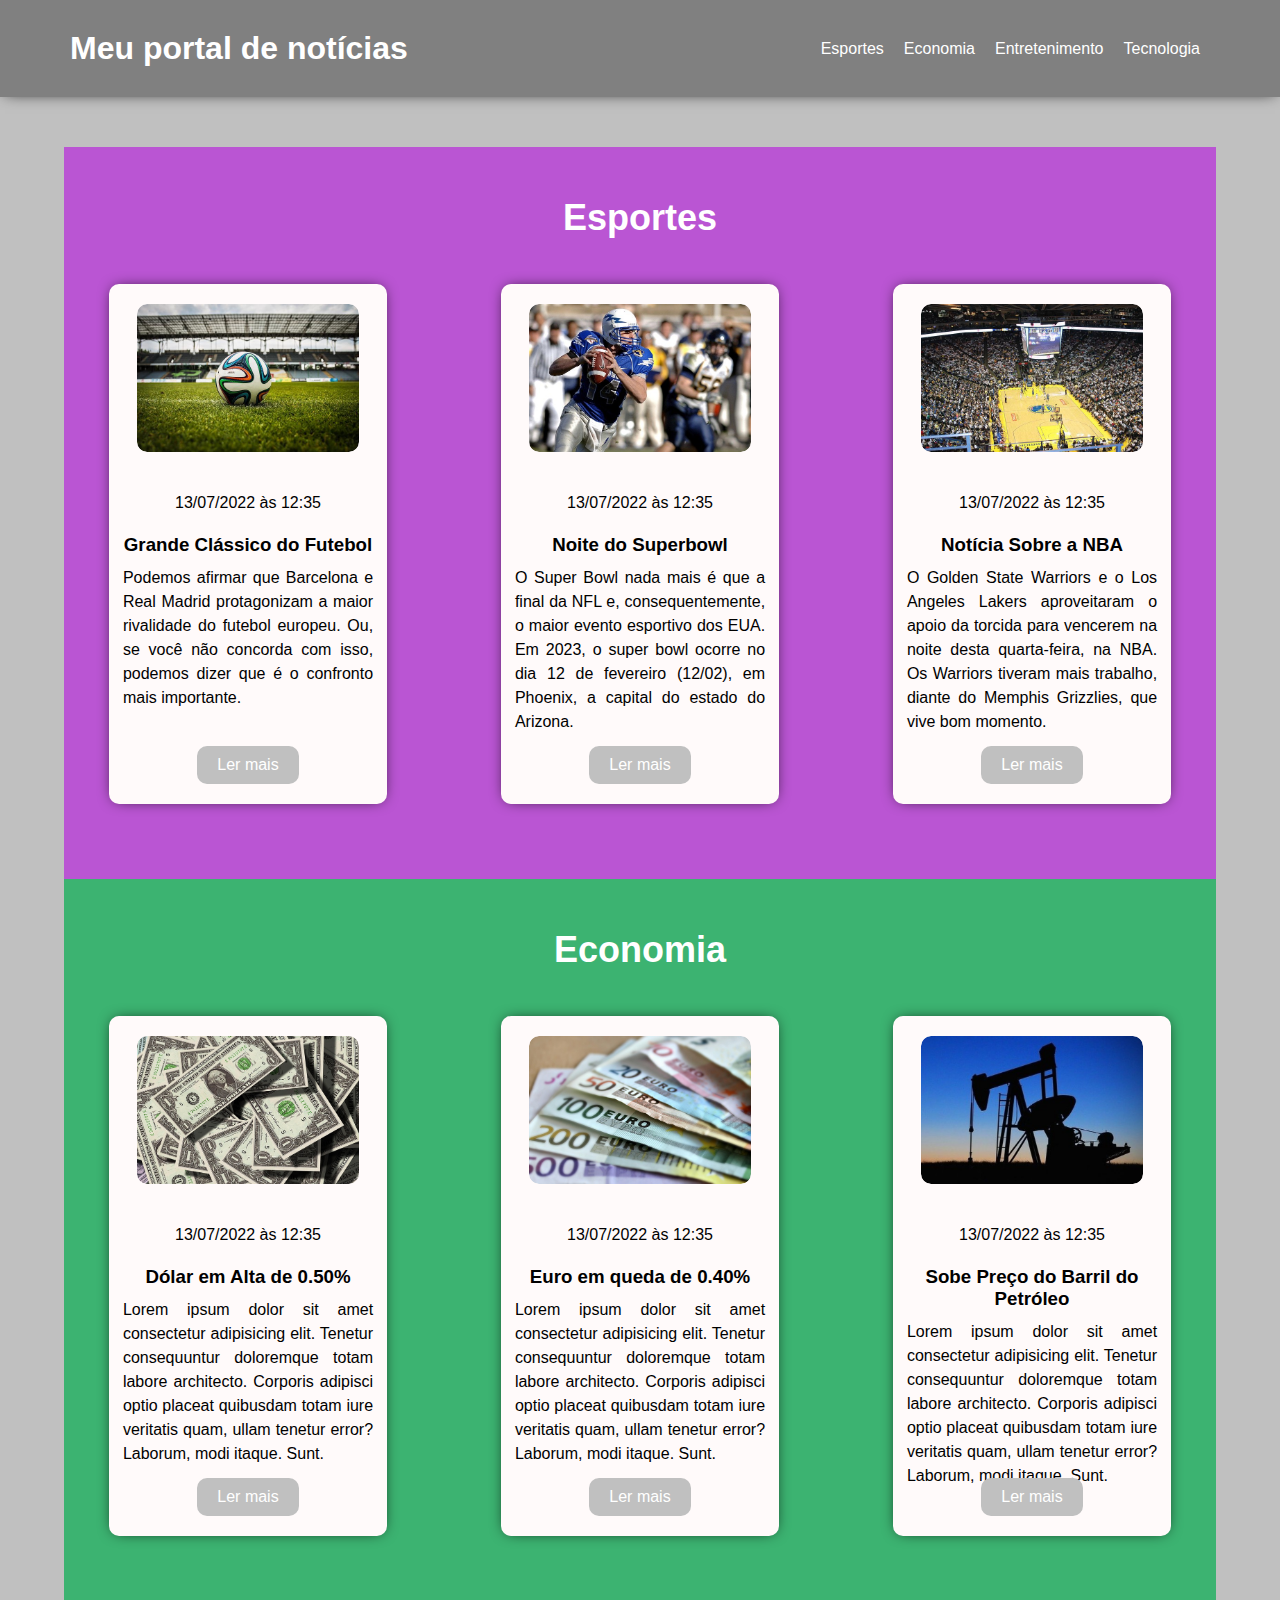
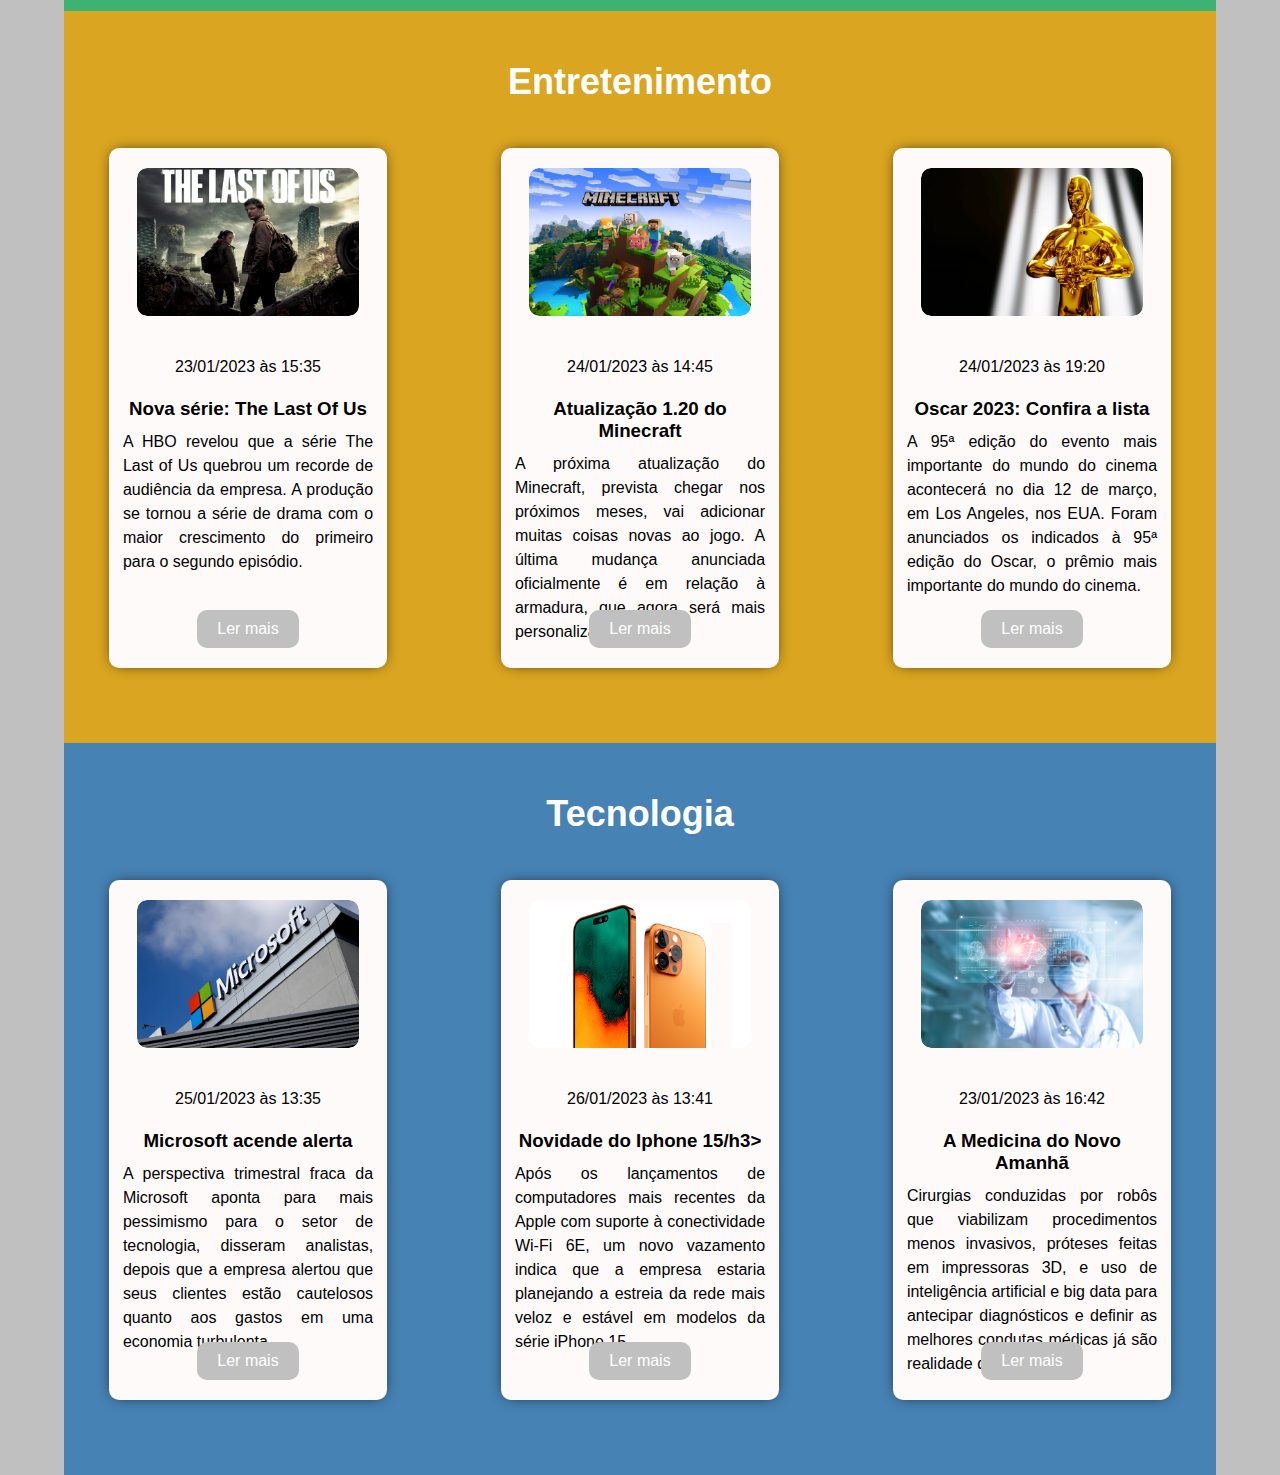
==== css/index.html @ 148ca9b4 "add new folder css" ====
<!DOCTYPE html>
<html lang="pt-BR">
<head>
    <meta charset="UTF-8">
    <meta http-equiv="X-UA-Compatible" content="IE=edge">
    <meta name="viewport" content="width=device-width, initial-scale=1.0">
    <title>Meu portal de notícias</title>
    <link rel="stylesheet" href="./main.css" />
</head>
<body>
    <header class="topo">
        <h1>Meu portal de notícias</h1>
        <nav>
            <ul>
                <li>
                    <a href="#esportes" title="Ir para a seção de esportes">Esportes</a>
                </li>
                <li>
                    <a href="#economia" title="Ir para a seção de notícias">Economia</a>
                </li>
                <li>
                    <a href="#entretenimento" title="Ir para a seção de notícias">Entretenimento</a>
                </li>
                <li>
                    <a href="#tecnologia" title="Ir para a seção de notícias">Tecnologia</a>
                </li>
            </ul>
        </nav>
    </header>
    <section class="section-esportes" id="esportes">
        <header class="titulo">
            <h2>Esportes</h2>
        </header>
        
        <article>
            <div class="card-img">
                <img src="./imagens/futebol.jpg" alt="Bola de futebol no gramado" />
            </div> 
            <header class="data-noticia">
                <time>13/07/2022 às 12:35</time>
            </header>
            <div class="texto-article">
                <h3>Grande Clássico do Futebol</h3>
            <p>
                Podemos afirmar que Barcelona e Real Madrid protagonizam a maior rivalidade do futebol europeu. Ou, se você não concorda com isso, podemos dizer que é o confronto mais importante. 
            </p>
            </div>
            <a id="ler-mais" href="#" title="Leia a notícia completa">Ler mais</a>
        </article>
        <article>
            <div class="card-img">
                <img src="./imagens/futebol-americano.jpg" alt="Jogador de futebol americano correndo com a bola na mão" />
            </div>
            <header class="data-noticia">
                <time>13/07/2022 às 12:35</time>
            </header>
            <div class="texto-article">
                <h3>Noite do Superbowl</h3>
            <p>
                O Super Bowl nada mais é que a final da NFL e, consequentemente, o maior evento esportivo dos EUA. Em 2023, o super bowl ocorre no dia 12 de fevereiro (12/02), em Phoenix, a capital do estado do Arizona.
            </p>
            </div>
            <a id="ler-mais" href="#" title="Leia a notícia completa">Ler mais</a>
        </article>
        <article>
            <div class="card-img">
                <img src="./imagens/basquete.jpg" title="Vista aérea de uma quadra de basquete" />
            </div>
            <header class="data-noticia">
                <time>13/07/2022 às 12:35</time>
            </header>
            <div class="texto-article">
                <h3>Notícia Sobre a NBA</h3>
            <p>
                O Golden State Warriors e o Los Angeles Lakers aproveitaram o apoio da torcida para vencerem na noite desta quarta-feira, na NBA. Os Warriors tiveram mais trabalho, diante do Memphis Grizzlies, que vive bom momento.
            </p>
            </div>
            <a id="ler-mais" href="#" title="Leia a notícia completa">Ler mais</a>
        </article>
    </section>
    <section class="section-economia" id="economia">
        <header class="titulo">
            <h2>Economia</h2>
        </header>
        <article>
            <div class="card-img">
                <img src="./imagens/dolares.jpg" alt="Muitos dólares" />
            </div>
            <header class="data-noticia">
                <time>13/07/2022 às 12:35</time>
            </header>
            <div class="texto-article">
                <h3>Dólar em Alta de 0.50%</h3>
            <p>
                Lorem ipsum dolor sit amet consectetur adipisicing elit. Tenetur consequuntur doloremque totam labore architecto. Corporis adipisci optio placeat quibusdam totam iure veritatis quam, ullam tenetur error? Laborum, modi itaque. Sunt.
            </p>
            </div>
            <a id="ler-mais" href="#" title="Leia a notícia completa">Ler mais</a>
        </article>
        <article>
            <div class="card-img">
                <img src="./imagens/euro.jpg" alt="Várias notas de euro" />
            </div>
            <header class="data-noticia">
                <time>13/07/2022 às 12:35</time>
            </header>
            <div class="texto-article">
                <h3>Euro em queda de 0.40%</h3>
            <p>
                Lorem ipsum dolor sit amet consectetur adipisicing elit. Tenetur consequuntur doloremque totam labore architecto. Corporis adipisci optio placeat quibusdam totam iure veritatis quam, ullam tenetur error? Laborum, modi itaque. Sunt.
            </p> 
            </div>
            <a id="ler-mais" href="#" title="Leia a notícia completa">Ler mais</a>
        </article>
        <article>
            <div class="card-img">
                <img src="./imagens/petroleo.jpg" alt="Extração de petróleo" />
            </div>
            <header class="data-noticia">
                <time>13/07/2022 às 12:35</time>
            </header>
            <div class="texto-article">
                <h3>Sobe Preço do Barril do Petróleo</h3>
            <p>
                Lorem ipsum dolor sit amet consectetur adipisicing elit. Tenetur consequuntur doloremque totam labore architecto. Corporis adipisci optio placeat quibusdam totam iure veritatis quam, ullam tenetur error? Laborum, modi itaque. Sunt.
            </p>
            </div>
            <a id="ler-mais" href="#" title="Leia a notícia completa">Ler mais</a>
        </article>
    </section>
    <section class="section-entretenimento" id="entretenimento">
        <header class="titulo">
            <h2>Entretenimento</h2>
        </header>
        <article>
            <div class="card-img">
                <img src="./imagens/the-last-of-us-hbo-capa-vb6tkb01p3y0.png" alt="Série The Last of Us" />
            </div>
            <header class="data-noticia">
                <time>23/01/2023 às 15:35</time>
            </header>
            <div class="texto-article">
                <h3>Nova série: The Last Of Us</h3>
            <p>
                A HBO revelou que a série The Last of Us quebrou um recorde de audiência da empresa. A produção se tornou a série de drama com o maior crescimento do primeiro para o segundo episódio.
            </p>
            </div>
            <a id="ler-mais" href="#" title="Leia a notícia completa">Ler mais</a>
        </article>
        <article>
            <div class="card-img">
                <img src="./imagens/minecraft.png" alt="Jogo Minecraft" />
            </div>
            <header class="data-noticia">
                <time>24/01/2023 às 14:45</time>
            </header>
            <div class="texto-article">
                <h3>Atualização 1.20 do Minecraft</h3>
            <p>
                A próxima atualização do Minecraft, prevista chegar nos próximos meses, vai adicionar muitas coisas novas ao jogo. A última mudança anunciada oficialmente é em relação à armadura, que agora será mais personalizável.
            </p> 
            </div>
            <a id="ler-mais" href="#" title="Leia a notícia completa">Ler mais</a>
        </article>
        <article>
            <div class="card-img">
                <img src="./imagens/oscar-2023.png" alt="Troféu do Oscar" />
            </div>
            <header class="data-noticia">
                <time>24/01/2023 às 19:20</time>
            </header>
            <div class="texto-article">
                <h3>Oscar 2023: Confira a lista</h3>
            <p>
                A 95ª edição do evento mais importante do mundo do cinema acontecerá no dia 12 de março, em Los Angeles, nos EUA. Foram anunciados os indicados à 95ª edição do Oscar, o prêmio mais importante do mundo do cinema.
            </p>
            </div>
            <a id="ler-mais" href="#" title="Leia a notícia completa">Ler mais</a>
        </article>
    </section>
    <section class="section-tecnologia" id="tecnologia">
        <header class="titulo">
            <h2>Tecnologia </h2>
        </header>
        <article>
            <div class="card-img">
                <img src="./imagens/microsoft.png" alt="Empresa Microsoft" />
            </div>
            <header class="data-noticia">
                <time>25/01/2023 às 13:35</time>
            </header>
            <div class="texto-article">
                <h3>Microsoft acende alerta</h3>
            <p>
                A perspectiva trimestral fraca da Microsoft aponta para mais pessimismo para o setor de tecnologia, disseram analistas, depois que a empresa alertou que seus clientes estão cautelosos quanto aos gastos em uma economia turbulenta.
            </p>
            </div>
            <a id="ler-mais" href="#" title="Leia a notícia completa">Ler mais</a>
        </article>
        <article>
            <div class="card-img">
                <img src="./imagens/iphone.png" alt="Celular Iphone" />
            </div>
            <header class="data-noticia">
                <time>26/01/2023 às 13:41</time>
            </header>
            <div class="texto-article">
                <h3>Novidade do Iphone 15/h3></h3>
            <p>
                Após os lançamentos de computadores mais recentes da Apple com suporte à conectividade Wi-Fi 6E, um novo vazamento indica que a empresa estaria planejando a estreia da rede mais veloz e estável em modelos da série iPhone 15.
            </p>
            </div>
            <a id="ler-mais" href="#" title="Leia a notícia completa">Ler mais</a>
        </article>
        <article>
            <div class="card-img">
                <img src="./imagens/medicina.png" alt="Medicina Tecnologia" />
            </div>
            <header class="data-noticia">
                <time>23/01/2023 às 16:42</time>
            </header>
            <div class="texto-article">
                <h3>A Medicina do Novo Amanhã</h3>
                <p>
                    Cirurgias conduzidas por robôs que viabilizam procedimentos menos invasivos, próteses feitas em impressoras 3D, e uso de inteligência artificial e big data para antecipar diagnósticos e definir as melhores condutas médicas já são realidade da medicina.
                </p>
            </div>
            <a id="ler-mais" href="#" title="Leia a notícia completa">Ler mais</a>
        </article>
    </section>
</body>
</html>
---- css/main.css ----
* {
    font-family: sans-serif;
    margin: 0;
    padding: 0;
    box-sizing: border-box;
    scroll-behavior: smooth;
}

body {
    background-color: silver;
}

header.topo {
    background-color: gray;
    padding: 30px 70px;
    display: flex;
    align-items: center;
    justify-content: space-between;
    color: white;
    margin-bottom: 50px;
    box-shadow: 0px 0px 15px -5px black;
}

nav ul {
    display: flex;
    list-style-type: none;
}

a{
    text-decoration: none;
    color: white;
    padding: 0px 10px;
}

a:hover {
    text-decoration: underline;
}

#ler-mais {
    padding: 10px 20px;
    background-color: silver;
    margin-top: 20px;
    border-radius: 10px;
    position: absolute;
    bottom: 20px;
}

#ler-mais:hover {
    background-color: rgb(151, 151, 151);
    text-decoration: none;
} 

header.titulo{
    width: 90%;
    margin: 0 auto;
    font-size: 24px;
    text-align: center;
    color: white;
    margin-bottom: 20px;
}

header.data-noticia {
    margin-bottom: 20px;
    position: absolute;
    top: 210px;
}

.section-esportes, .section-economia, .section-tecnologia, .section-entretenimento  {
    background-color: mediumorchid;
    display: flex;
    flex-wrap: wrap;
    width: 90%;
    margin: 0 auto;
    padding: 20px;
    justify-content: space-between;
    padding-top: 50px;
    padding-bottom: 50px; 
}

.section-economia {
    background-color: mediumseagreen;
}

.section-tecnologia {
    background-color: steelblue;
}

.section-entretenimento {
    background-color: goldenrod;
}

article{
    display: flex;
    flex-direction: column;
    width: 25%;
    margin: 25px;
    background-color: snow;
    padding: 20px;
    justify-content: center;
    align-items: center;
    border-radius: 10px;
    box-shadow: 0px 0px 15px -5px black;
    position: relative;
    min-height: 520px;
}

.card-img {
    overflow: hidden;
    display: flex;
    justify-content: center;
    width: 80%;
    margin-bottom: 0px;
    border-radius: 10px;
    align-items: center;
    position: absolute;
    top: 20px;
}

img {
    width: 100%;
    border-radius: 10px;
    transition: all 0.3s ease;
}

img:hover {
    transform: scale(1.2);
    cursor: pointer;
}

.texto-article {
    min-height: 300px;
    position: absolute;
    top: 150px;
    width: 90%;
}

h3 {
    text-align: center;
    padding-top: 100px;
}

p {
    text-align: justify;
    margin-top: 10px;
    line-height: 1.5;
}
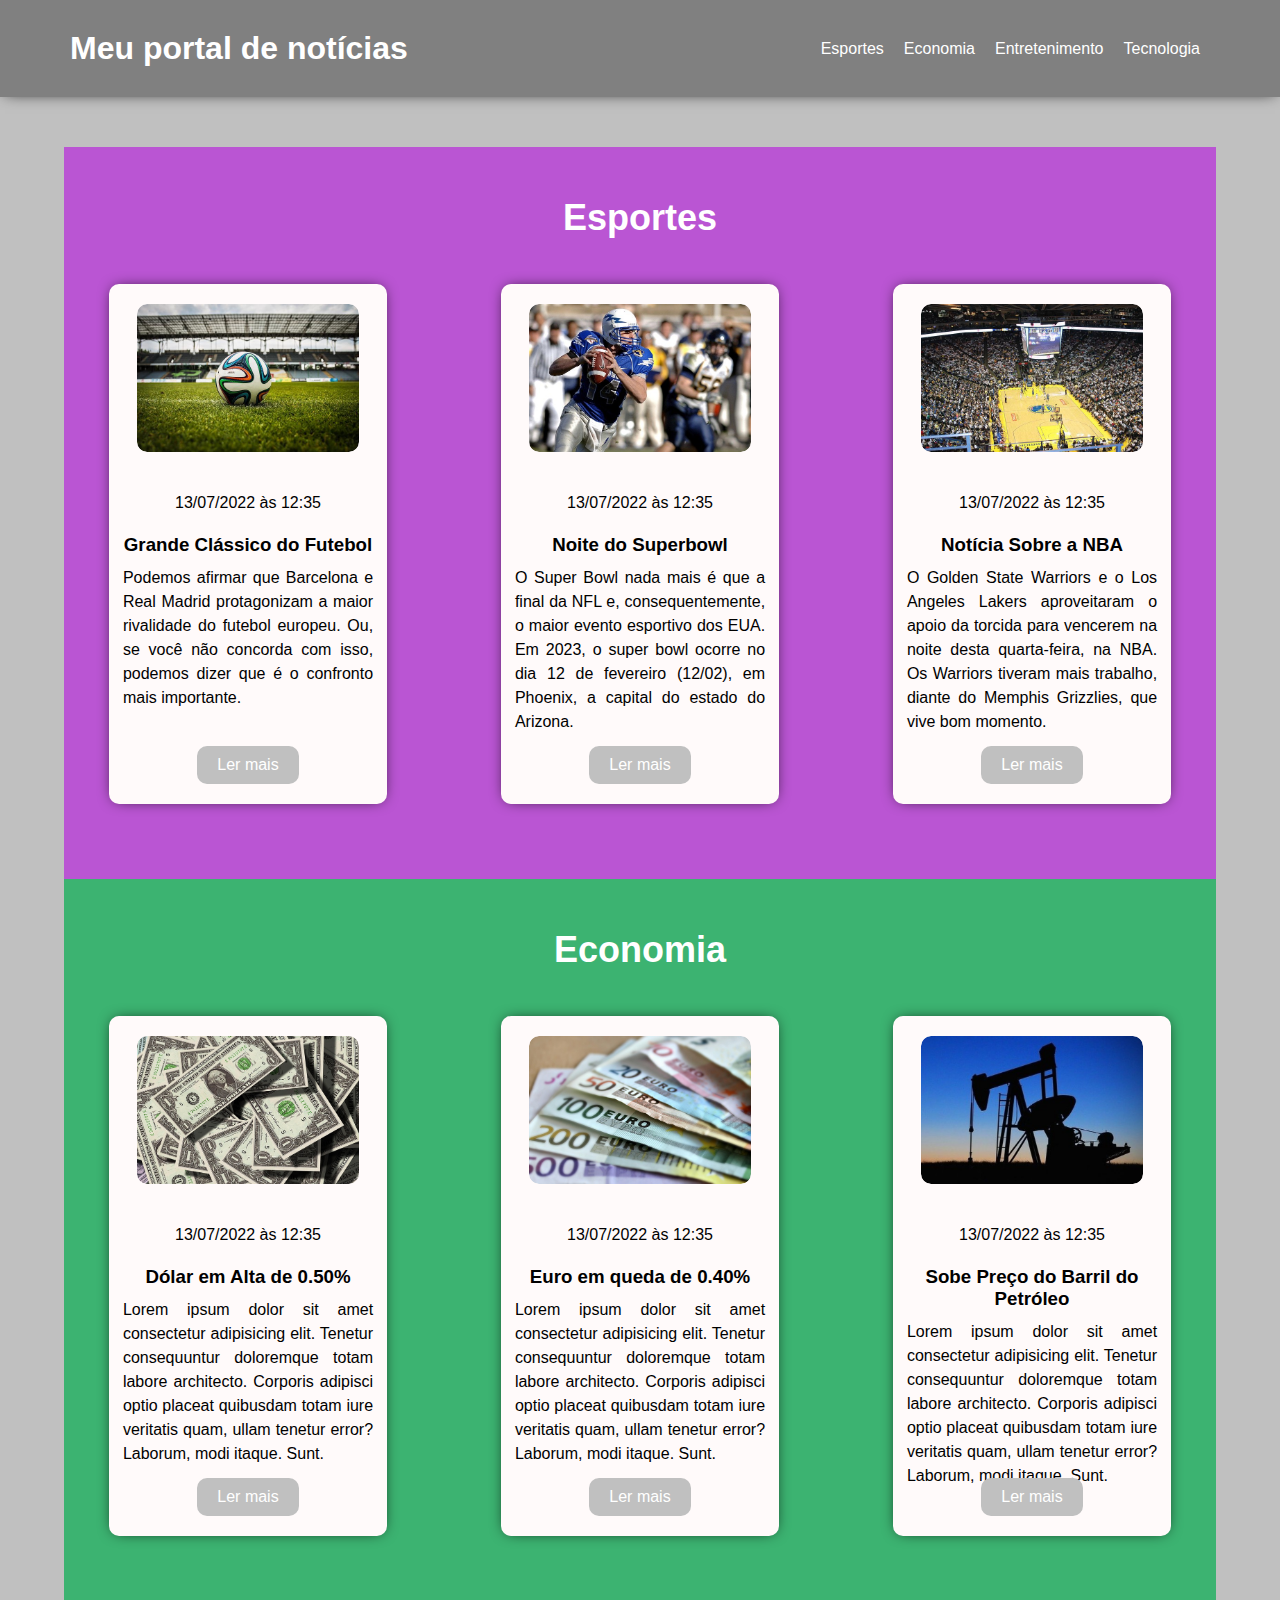
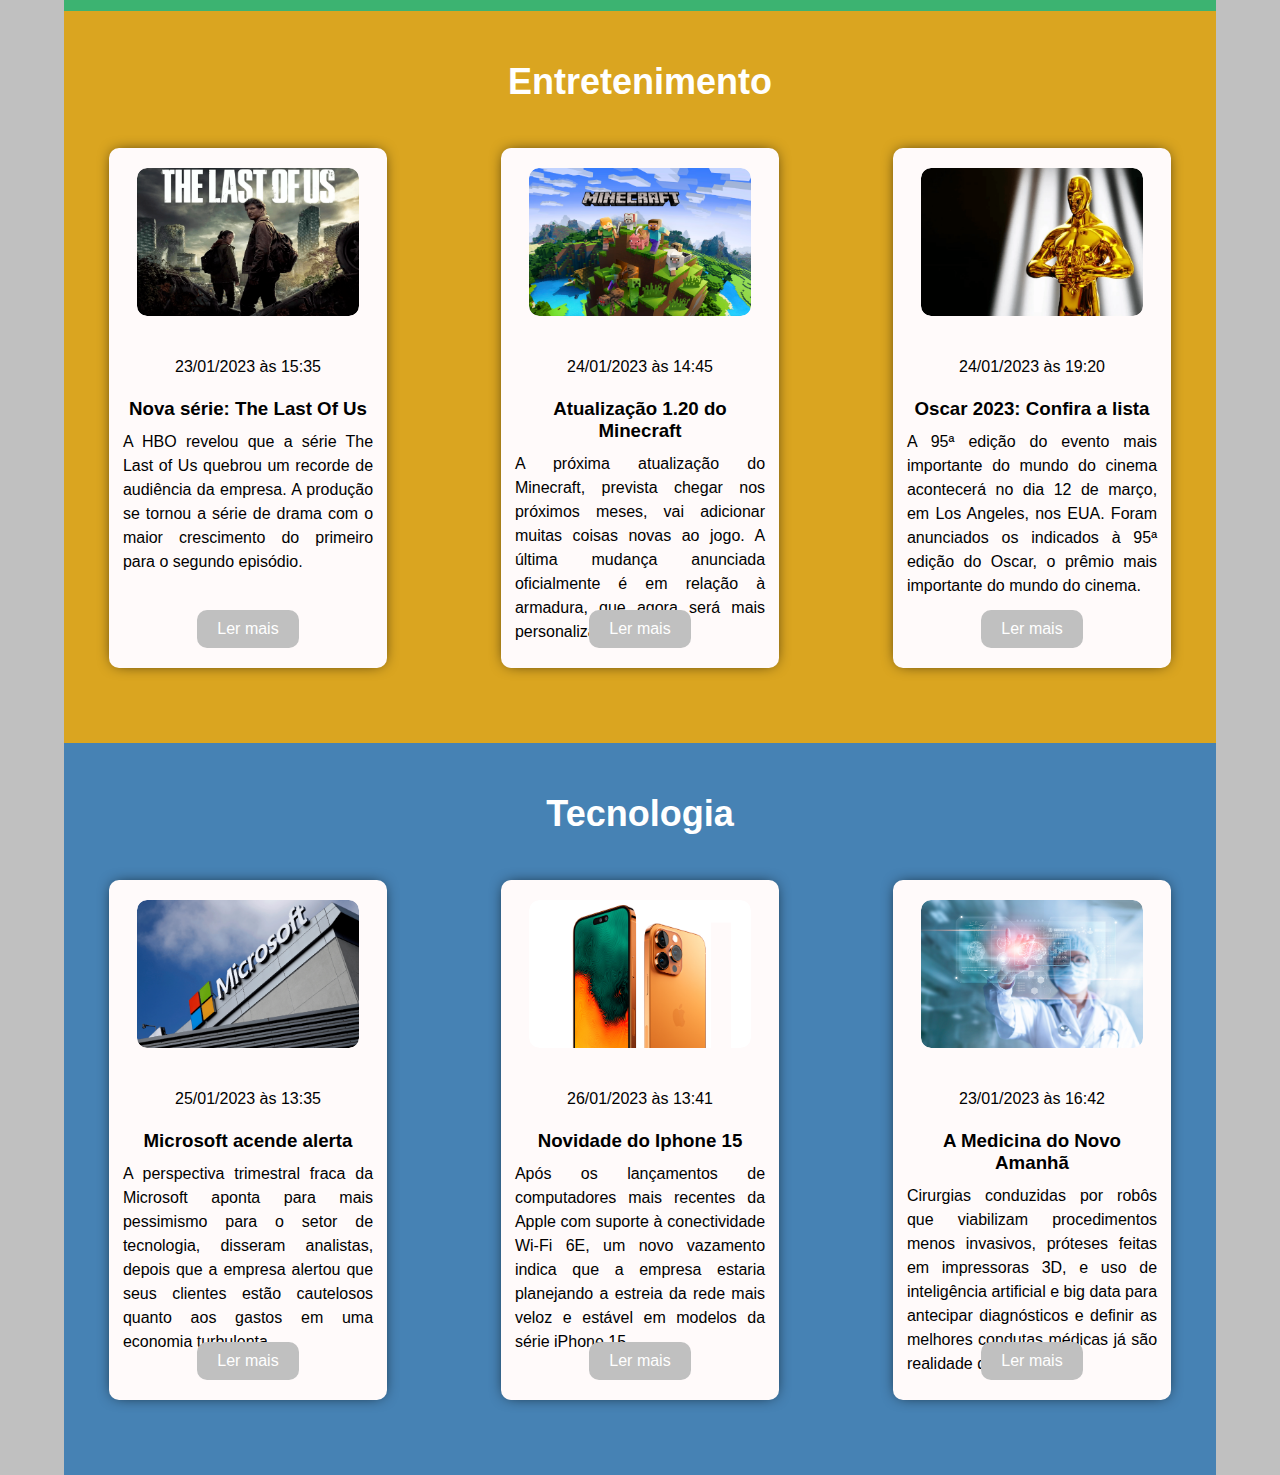
==== commit a8933cfe: "commit inicial" ====
--- a/css/index.html
+++ b/css/index.html
@@ -205,7 +205,7 @@
                 <time>26/01/2023 às 13:41</time>
             </header>
             <div class="texto-article">
-                <h3>Novidade do Iphone 15/h3></h3>
+                <h3>Novidade do Iphone 15</h3>
             <p>
                 Após os lançamentos de computadores mais recentes da Apple com suporte à conectividade Wi-Fi 6E, um novo vazamento indica que a empresa estaria planejando a estreia da rede mais veloz e estável em modelos da série iPhone 15.
             </p>
